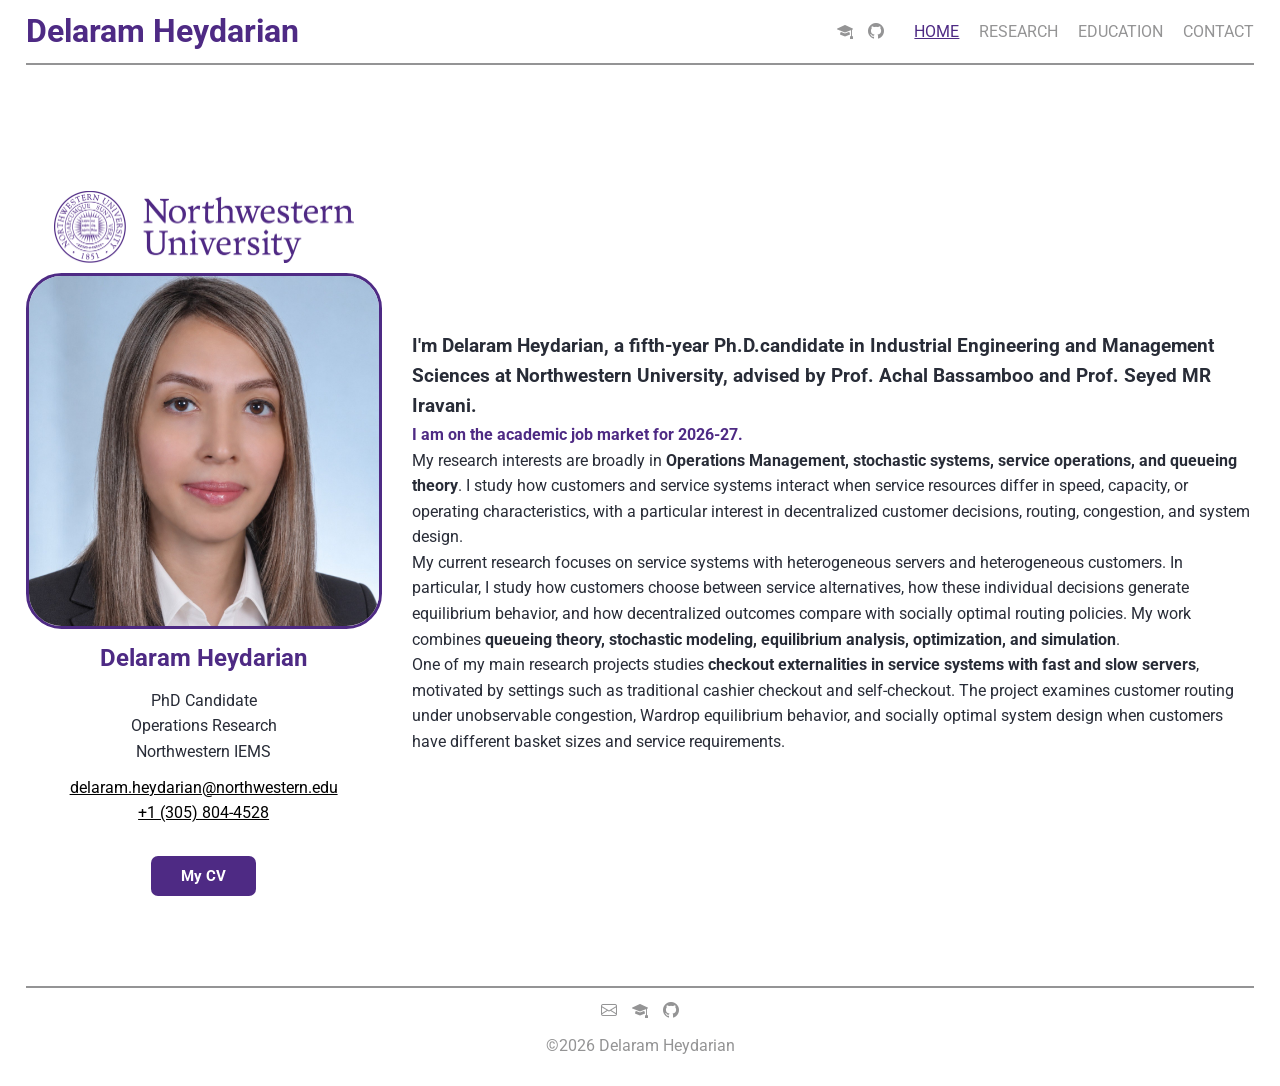
==== index.html @ 010afaf1 "change the prof.Achal to prof. Achal." ====
<!DOCTYPE html>
<html lang="en">

<head>
    <meta charset="UTF-8" />
    <meta name="viewport" content="width=device-width, initial-scale=1.0" />
    <title>Delaram Heydarian- Ph.D. candidate</title>
    <link rel="stylesheet" href="https://cdn.jsdelivr.net/npm/bootstrap-icons@1.11.3/font/bootstrap-icons.css" />
    <link rel="stylesheet" href="./styles/styles.css" />
    <link rel="stylesheet" href="./styles/home.css" />
</head>

<body>
    <!-- HEADER-->
    <header>
        <a href="./index.html">
            <h1 class="logo">Delaram Heydarian</h1>
        </a>
        <!-- NAVBAR -->
        <nav>
            <!-- LINKS LIST -->
            <ul class="nav_links">
                <li>
                    <a href="https://scholar.google.com/citations?user=qwn96hAAAAAJ&hl=en" class="nav_link"
                        target="_blank"><i class="bi bi-mortarboard-fill"></i></a>
                </li>
                <li>
                    <a href="https://github.com/DelaramHeydarian" class="nav_link" target="_blank"><i
                            class="bi bi-github"></i></a>
                </li>
            </ul>
            <input type="checkbox" id="menu_toggle" />
            <label for="menu_toggle" class="menu_icon">&#9776;</label>
            <!-- PAGES LIST -->
            <ul class="nav_pages">
                <li>
                    <a href="./index.html" class="nav_page active">HOME</a>
                </li>
                <li>
                    <a href="./research.html" class="nav_page">RESEARCH</a>
                </li>
                <li><a href="./about.html" class="nav_link">EDUCATION</a></li>
                <li><a href="./contact.html" class="nav_page">CONTACT</a></li>
            </ul>
        </nav>
        <!-- NAVBAR END -->
    </header>
    <!-- HEADER END -->
    <!-- MAIN -->
    <main>
        <section class="intro">
            <div class="intro_profile_sec">
                <img class="uni_logo" src="./assets/northwestern-logo.png" alt="university logo">
                <img class="profile_img" src="./assets/profile_img.jpg" alt="Profile Picture" />
                <h2 style="color: #4E2A84;">Delaram Heydarian</h2>
                <p style="text-align: center;">PhD Candidate</br>
                    Operations Research</br>
                    Northwestern IEMS</p>
                <div class="contact_info_item" style="text-align: center;">
                    <a href="mailto:delaram.heydarian@northwestern.edu"
                        target="_blank">delaram.heydarian@northwestern.edu</a>
                </br>
                    <a href="tel:+13058044528">+1 (305) 804-4528</a>
                </div>
                <div class="btn_section">
                    <a href="./assets/Delaram_Heydarian_CV.pdf" target="_blank" rel="noopener noreferrer"><button
                            class="btn_shape btn_primary"><b>My CV</b></button></a>
                </div>
            </div>
            <div class="intro_text">
                <h3 class="my_heading">I'm <b>Delaram Heydarian</b>, a fifth-year Ph.D.candidate in <b>Industrial
                        Engineering and Management Sciences</b> at <b>Northwestern University</b>, advised by
                    <b>Prof. Achal Bassamboo</b> and
                    <b>Prof. Seyed MR Iravani</b>.
                </h3>
                <h4 id="my_job_title"><b>I am on the academic job market for 2026-27.</b></h4>
                <p>
                    My research interests are broadly in <b>Operations Management, stochastic systems, service
                        operations, and queueing theory</b>. I study how customers and service systems interact when
                    service
                    resources differ in speed, capacity, or operating characteristics, with a particular interest in
                    decentralized customer decisions, routing, congestion, and system design.
                </p>
                <p>
                    My current research focuses on service systems with heterogeneous servers and heterogeneous
                    customers. In particular, I study how customers choose between service alternatives, how these
                    individual decisions generate equilibrium behavior, and how decentralized outcomes compare with
                    socially optimal routing policies. My work combines <b>queueing theory, stochastic modeling,
                        equilibrium analysis, optimization, and simulation</b>.
                </p>
                <p>
                    One of my main research projects studies <b>checkout externalities in service systems with fast and
                        slow servers</b>, motivated by settings such as traditional cashier checkout and self-checkout.
                    The
                    project examines customer routing under unobservable congestion, Wardrop equilibrium behavior,
                    and socially optimal system design when customers have different basket sizes and service
                    requirements.
                </p>
            </div>
        </section>
    </main>
    <!-- MAIN END-->
    <footer>
        <ul class="footer_links">
            <li>
                <a href="./contact.html" class="footer_link"><i class="bi bi-envelope"></i></a>
            </li>
            <li>
                <a href="https://scholar.google.com/citations?user=qwn96hAAAAAJ&hl=en" class="footer_link"
                    target="_blank"><i class="bi bi-mortarboard-fill"></i></a>
            </li>
            <li>
                <a href="https://github.com/DelaramHeydarian" class="footer_link" target="_blank"><i
                        class="bi bi-github"></i></a>
            </li>
        </ul>
        <section class="footer_text">
            <p>&copy;2026 Delaram Heydarian</p>
        </section>
    </footer>
</body>

</html>
---- styles/styles.css ----
@import url("https://fonts.googleapis.com/css2?family=Open+Sans:ital,wght@0,300..800;1,300..800&family=Roboto:ital,wght@0,100..900;1,100..900&display=swap");

:root {
  --background: #fff;
  --primary-color: #4E2A84;
  --text-color: #282c37;
  --border-color: #4E2A84;
  --accent-color: #8c46f5;
  --deactivate-color: #949495;
  --activate-color: var(--primary-color);
  --card-background: var(--border-color);
  --card-hover-background: #8c46f5;
}

* {
  margin: 0;
  padding: 0;
  font-family: "Roboto", sans-serif;
  font-optical-sizing: auto;
  font-variation-settings: "wdth" 100;
  line-height: 1.6;
}
body {
  padding: 0 2vw;
  background-color: var(--background);
}
header{
  background-color: var(--background);
  z-index: 9999999;
}
main {
  padding: 7vh 0;
}

/* TEXT STYLING */
a {
  text-decoration: none;
}
#title_text {
  padding: 20px 10px;
  color: var(--text-color);
  border-bottom: 3px solid var(--border-color);
}

.line{
  width: 100%;
  border-bottom: 3px solid var(--border-color);
  margin: 30px 2px;
}

.active {
  color: var(--activate-color) !important;
  text-decoration: underline !important;
}
#bold_text {
  font-weight: bolder;
}
.primary_color {
  color: var(--primary-color);
}
/* TEXT STYLING END */

/* Items Style */
.contact_info_item a {
  color: #000;
  cursor: pointer;
  text-decoration: underline;
}

.contact_info_item a:hover {
  color: var(--accent-color);
}
/* Items Style END */

/* BUTTON STYLING */
.btn_shape {
  height: 40px;
  padding: 0 30px;
  border-radius: 7px;
  font-size: 15px;
  border: none;
  margin-top: 20px;
}

.btn_primary {
  background-color: var(--primary-color);
  color: var(--background);
}
.btn_primary:hover {
  background-color: var(--accent-color);
  color: var(--text-color);
  cursor: pointer;
  font-weight: 700;
}
.btn_section {
  display: flex;
  gap: 20px;
}
/* BUTTON STYLING END */

/* FOOTER STYLING */
footer {
  width: 100%;
  display: flex;
  flex-direction: column;
  flex-wrap: wrap;
  align-items: center;
  margin: 3vh 0;
  border-top: 2px solid var(--deactivate-color);
}
.footer_text {
  color: var(--deactivate-color);
  height: 100%;
}
.footer_links {
  display: flex;
  gap: 15px;
  list-style: none;
  padding: 10px;
}
.footer_link {
  text-decoration: none;
  color: var(--deactivate-color);
}
.footer_link:hover {
  color: var(--accent-color);
}
/* FOOTER STYLING END */

/* NAVBAR STYLING */
header {
  height: 7vh;
  display: flex;
  align-items: center;
  justify-content: space-between;
  border-bottom: 2px var(--deactivate-color) solid;
  position: sticky;
  top: 0;
}

nav {
  display: flex;
  align-items: center;
  justify-content: flex-end;
  height: 100%;
  gap: 10px;
}

.nav_links {
  display: flex;
  gap: 15px;
  list-style: none;
  margin: auto 0px;
  padding-right: 20px;
}
.nav_link {
  text-decoration: none;
  color: var(--deactivate-color);
}
.nav_link:hover {
  color: var(--accent-color);
  font-weight: 700;
}

.nav_pages {
  display: flex;
  justify-self: flex-end;
  align-self: flex-end;
  gap: 20px;
  list-style: none;
  margin: auto 0px;
}
.nav_page {
  text-decoration: none;
  color: var(--deactivate-color);
}
.nav_page:hover {
  color: var(--accent-color);
  font-weight: 700;
}

.logo {
  color: var(--primary-color);
}

#menu_toggle {
  display: none;
}
.menu_icon {
  font-size: 30px;
  color: var(--deactivate-color);
  display: none;
}

@media (max-width: 780px) {
  .nav_links {
    display: none;
  }
  .menu_icon {
    display: block;
  }
  .nav_pages {
    position: absolute;
    top: 7vh;
    left: 0;
    right: 0;
    width: 100%;
    flex-direction: column;
    align-items: center;
    display: none;
    background-color: var(--background);
    border-radius: 0px 0px 10px 10px;
    border: 2px solid var(--deactivate-color);
  }
  .nav_pages li {
    margin: 15px 0;
  }
  .nav_page {
    color: var(--deactivate-color);
  }
  /* when checkbox is checked, show menu */
  #menu_toggle:checked + .menu_icon + .nav_pages {
    display: flex;
  }
}
/* NAVBAR STYLING END*/
---- styles/home.css ----
.intro {
  display: flex;
  align-items: center;
  justify-content: space-around;
  width: 100%;
  height: 100%;
  gap: 30px;
  margin-top: 7vh;
}

.intro_text {
  color: var(--text-color);
  height: 100%;
  display: flex;
  flex-direction: column;
  justify-content: space-around;
  flex-wrap: wrap;
}

.intro_profile_sec {
  color: var(--text-color);
  height: 100%;
  display: flex;
  flex-direction: column;
  align-items: center;
  gap: 10px;
  flex-wrap: wrap;
}

.profile_img {
  width: 350px;
  min-width: 350px;
  height: 350px;
  object-fit: cover;
  object-position: top;
  border-radius: 10%;
  border: 3px solid var(--border-color);
}

.uni_logo {
  width: 300px;
  object-fit: cover;
  object-position: top;
}

#my_job_title {
  color: var(--primary-color);
}

@media (max-width: 780px) {
  .intro {
    align-items: start;
    justify-content: space-between;
    flex-direction: column;
    align-items: center;
  }

  .intro_profile_sec {
    width: 100%;
    display: flex;
    flex-direction: column;
    gap: 10px;
    flex-wrap: wrap;
    align-items: center;
  }

  .profile_img {
    min-width: 150px;
    width: 150px;
    height: 150px;
  }

  .uni_logo {
    width: 150px;
  }

}

@media (max-width: 1200px)and (min-width:780px) {
  .profile_img {
    width: 250px;
    min-width: 250px;
    height: 250px;
  }

  .uni_logo {
    width: 250px;
  }
}
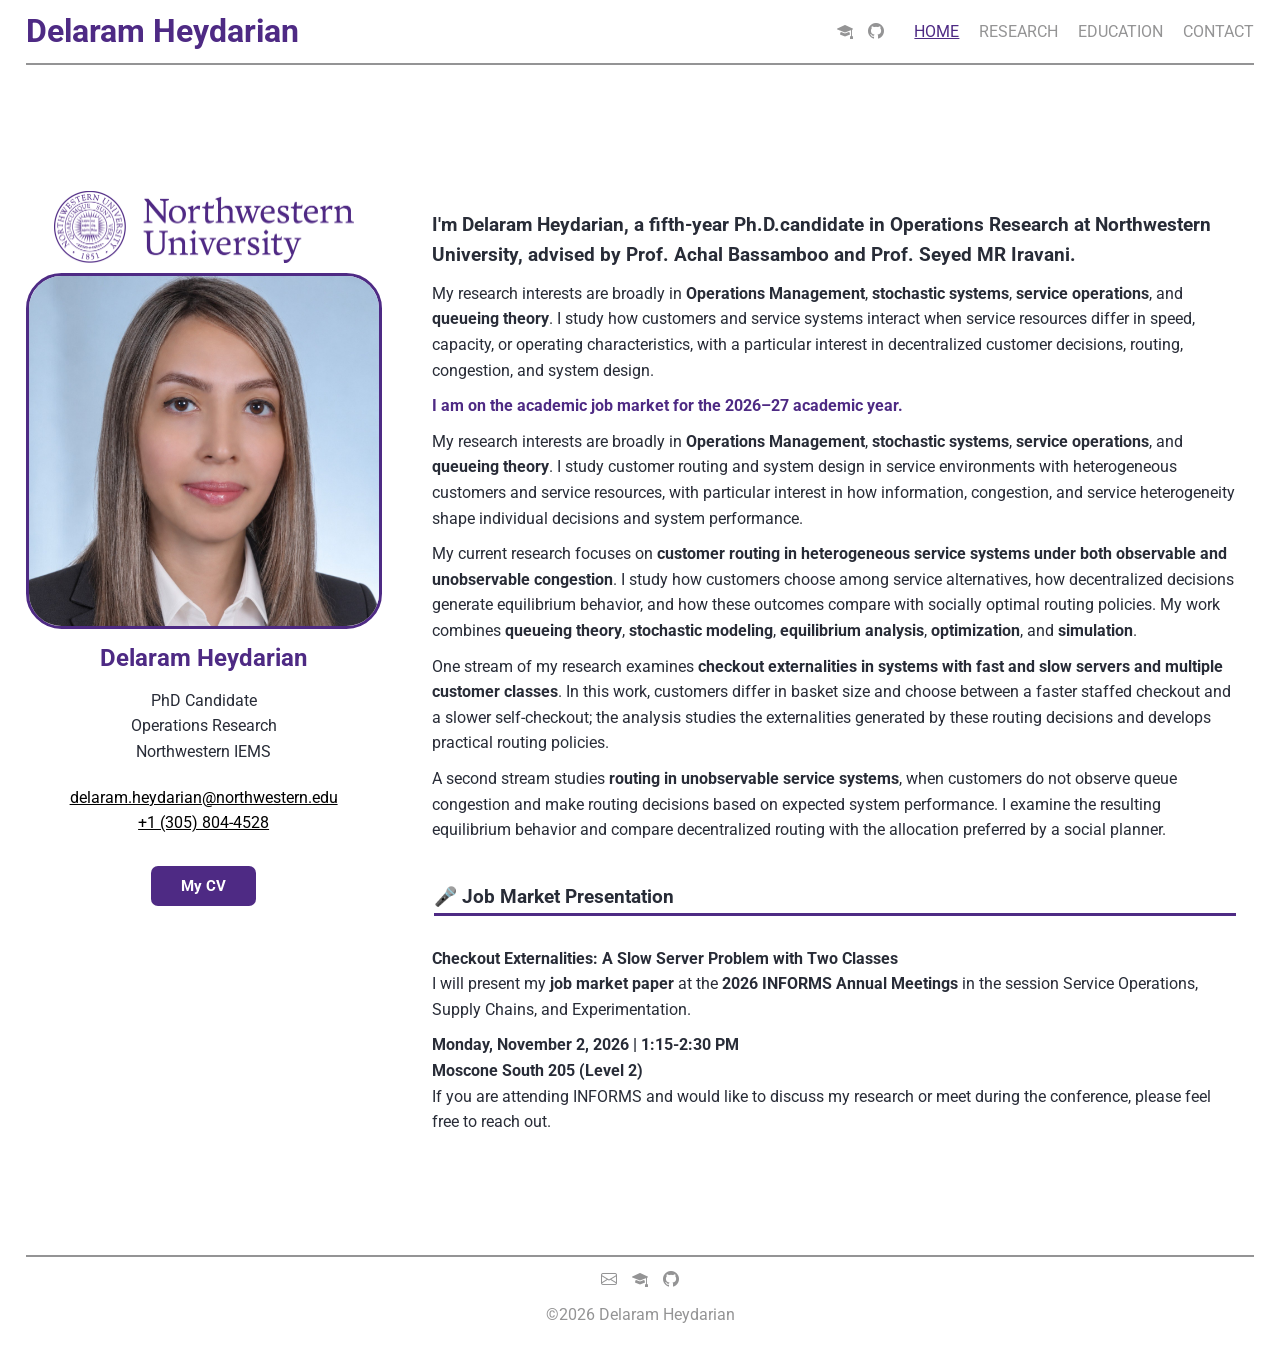
==== commit fafee573: "change the ho,epage according to new info." ====
--- a/index.html
+++ b/index.html
@@ -59,7 +59,7 @@
                 <div class="contact_info_item" style="text-align: center;">
                     <a href="mailto:delaram.heydarian@northwestern.edu"
                         target="_blank">delaram.heydarian@northwestern.edu</a>
-                </br>
+                    </br>
                     <a href="tel:+13058044528">+1 (305) 804-4528</a>
                 </div>
                 <div class="btn_section">
@@ -68,33 +68,58 @@
                 </div>
             </div>
             <div class="intro_text">
-                <h3 class="my_heading">I'm <b>Delaram Heydarian</b>, a fifth-year Ph.D.candidate in <b>Industrial
-                        Engineering and Management Sciences</b> at <b>Northwestern University</b>, advised by
-                    <b>Prof. Achal Bassamboo</b> and
+                <h3 class="my_heading">I'm <b>Delaram Heydarian</b>, a fifth-year Ph.D.candidate in <b>Operations
+                        Research</b> at <b>Northwestern University</b>, advised by <b>Prof. Achal Bassamboo</b> and
                     <b>Prof. Seyed MR Iravani</b>.
                 </h3>
-                <h4 id="my_job_title"><b>I am on the academic job market for 2026-27.</b></h4>
                 <p>
-                    My research interests are broadly in <b>Operations Management, stochastic systems, service
-                        operations, and queueing theory</b>. I study how customers and service systems interact when
-                    service
+                    My research interests are broadly in <b>Operations Management</b>, <b>stochastic systems</b>,
+                    <b>service operations</b>, and <b>queueing theory</b>. I study how customers and service systems
+                    interact when service
                     resources differ in speed, capacity, or operating characteristics, with a particular interest in
                     decentralized customer decisions, routing, congestion, and system design.
                 </p>
+                <h4 id="my_job_title"><b>I am on the academic job market for the 2026–27 academic year.</b></h4>
                 <p>
-                    My current research focuses on service systems with heterogeneous servers and heterogeneous
-                    customers. In particular, I study how customers choose between service alternatives, how these
-                    individual decisions generate equilibrium behavior, and how decentralized outcomes compare with
-                    socially optimal routing policies. My work combines <b>queueing theory, stochastic modeling,
-                        equilibrium analysis, optimization, and simulation</b>.
+                    My research interests are broadly in <b>Operations Management</b>, <b>stochastic systems</b>,
+                    <b>service operations</b>, and <b>queueing theory</b>. I study customer routing and system design in
+                    service environments with heterogeneous customers and service resources, with particular interest in
+                    how information,
+                    congestion, and service heterogeneity shape individual decisions and system performance.
                 </p>
                 <p>
-                    One of my main research projects studies <b>checkout externalities in service systems with fast and
-                        slow servers</b>, motivated by settings such as traditional cashier checkout and self-checkout.
-                    The
-                    project examines customer routing under unobservable congestion, Wardrop equilibrium behavior,
-                    and socially optimal system design when customers have different basket sizes and service
-                    requirements.
+                    My current research focuses on <b>customer routing in heterogeneous service systems under both
+                        observable and unobservable congestion</b>. I study how customers choose among service
+                    alternatives, how
+                    decentralized decisions generate equilibrium behavior, and how these outcomes compare with socially
+                    optimal routing policies. My work combines <b>queueing theory</b>, <b>stochastic modeling</b>,
+                    <b>equilibrium analysis</b>, <b>optimization</b>, and <b>simulation</b>.
+                </p>
+                <p>
+                    One stream of my research examines <b>checkout externalities in systems with fast and slow servers
+                        and
+                        multiple customer classes</b>. In this work, customers differ in basket size and choose between
+                    a faster
+                    staffed checkout and a slower self-checkout; the analysis studies the externalities generated by
+                    these routing decisions and develops practical routing policies.
+                </p>
+                <p>
+                    A second stream studies <b>routing in unobservable service systems</b>, when customers do not
+                    observe queue
+                    congestion and make routing decisions based on expected system performance. I examine the resulting
+                    equilibrium behavior and compare decentralized routing with the allocation preferred by a social
+                    planner.
+                </p>
+                <h3 class="line">🎤 Job Market Presentation</h3>
+                <p><b>Checkout Externalities: A Slow Server Problem with Two Classes</b></br>
+                    I will present my <b>job market paper</b> at the <b>2026 INFORMS Annual Meetings</b> in the session
+                    Service Operations, Supply Chains, and Experimentation.</p>
+                <p>
+                    <b>Monday, November 2, 2026 | 1:15-2:30 PM</b>
+                    </br><b>Moscone South 205 (Level 2)</b>
+                    </br>
+                    If you are attending INFORMS and would like to discuss my research or meet during the conference,
+                    please feel free to reach out.
                 </p>
             </div>
         </section>
--- a/styles/styles.css
+++ b/styles/styles.css
@@ -36,6 +36,10 @@
 a {
   text-decoration: none;
 }
+h3,h4,p{
+  margin-bottom: 10px;
+}
+
 #title_text {
   padding: 20px 10px;
   color: var(--text-color);
--- a/styles/home.css
+++ b/styles/home.css
@@ -1,6 +1,6 @@
 .intro {
   display: flex;
-  align-items: center;
+  align-items: start;
   justify-content: space-around;
   width: 100%;
   height: 100%;
@@ -15,6 +15,7 @@
   flex-direction: column;
   justify-content: space-around;
   flex-wrap: wrap;
+  margin:20px;
 }
 
 .intro_profile_sec {
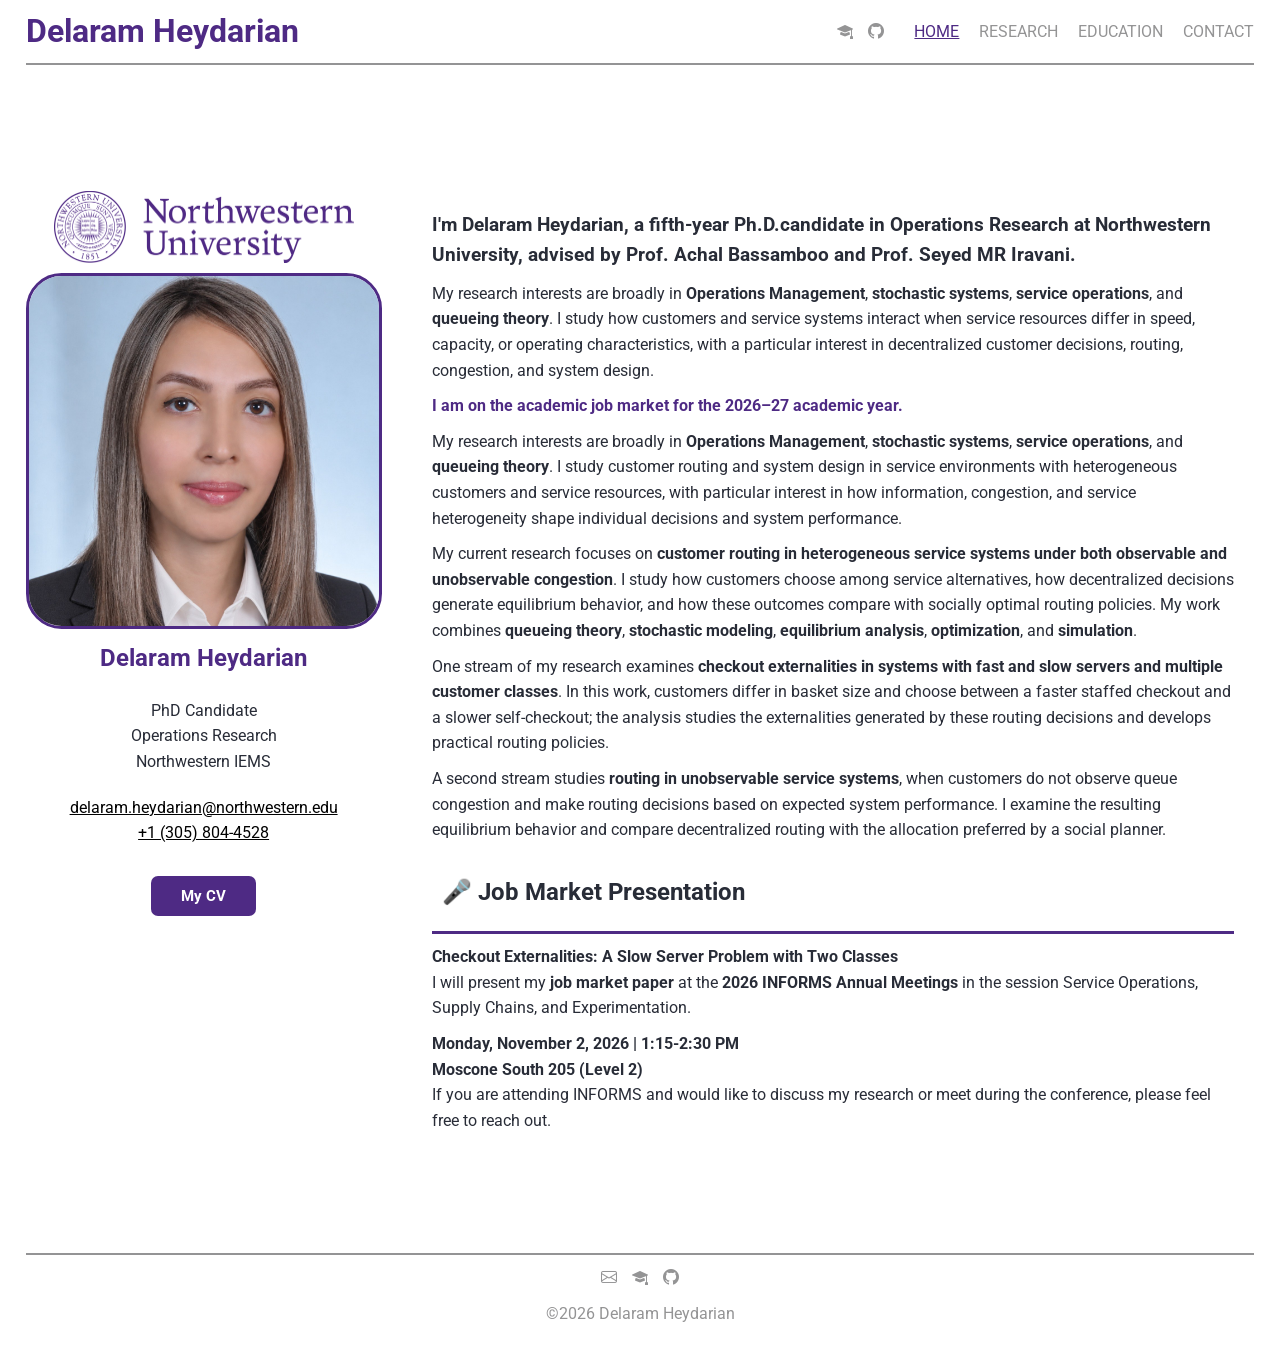
==== commit a3f4401f: "make the job market title in homepage." ====
--- a/index.html
+++ b/index.html
@@ -110,7 +110,7 @@
                     equilibrium behavior and compare decentralized routing with the allocation preferred by a social
                     planner.
                 </p>
-                <h3 class="line">🎤 Job Market Presentation</h3>
+                <h2 id="title_text">🎤 Job Market Presentation</h2>
                 <p><b>Checkout Externalities: A Slow Server Problem with Two Classes</b></br>
                     I will present my <b>job market paper</b> at the <b>2026 INFORMS Annual Meetings</b> in the session
                     Service Operations, Supply Chains, and Experimentation.</p>
--- a/styles/styles.css
+++ b/styles/styles.css
@@ -36,7 +36,7 @@
 a {
   text-decoration: none;
 }
-h3,h4,p{
+h2,h3,h4,p{
   margin-bottom: 10px;
 }
 
@@ -48,7 +48,7 @@
 
 .line{
   width: 100%;
-  border-bottom: 3px solid var(--border-color);
+  border-bottom: 3px solid var(--deactivate-color);
   margin: 30px 2px;
 }
 
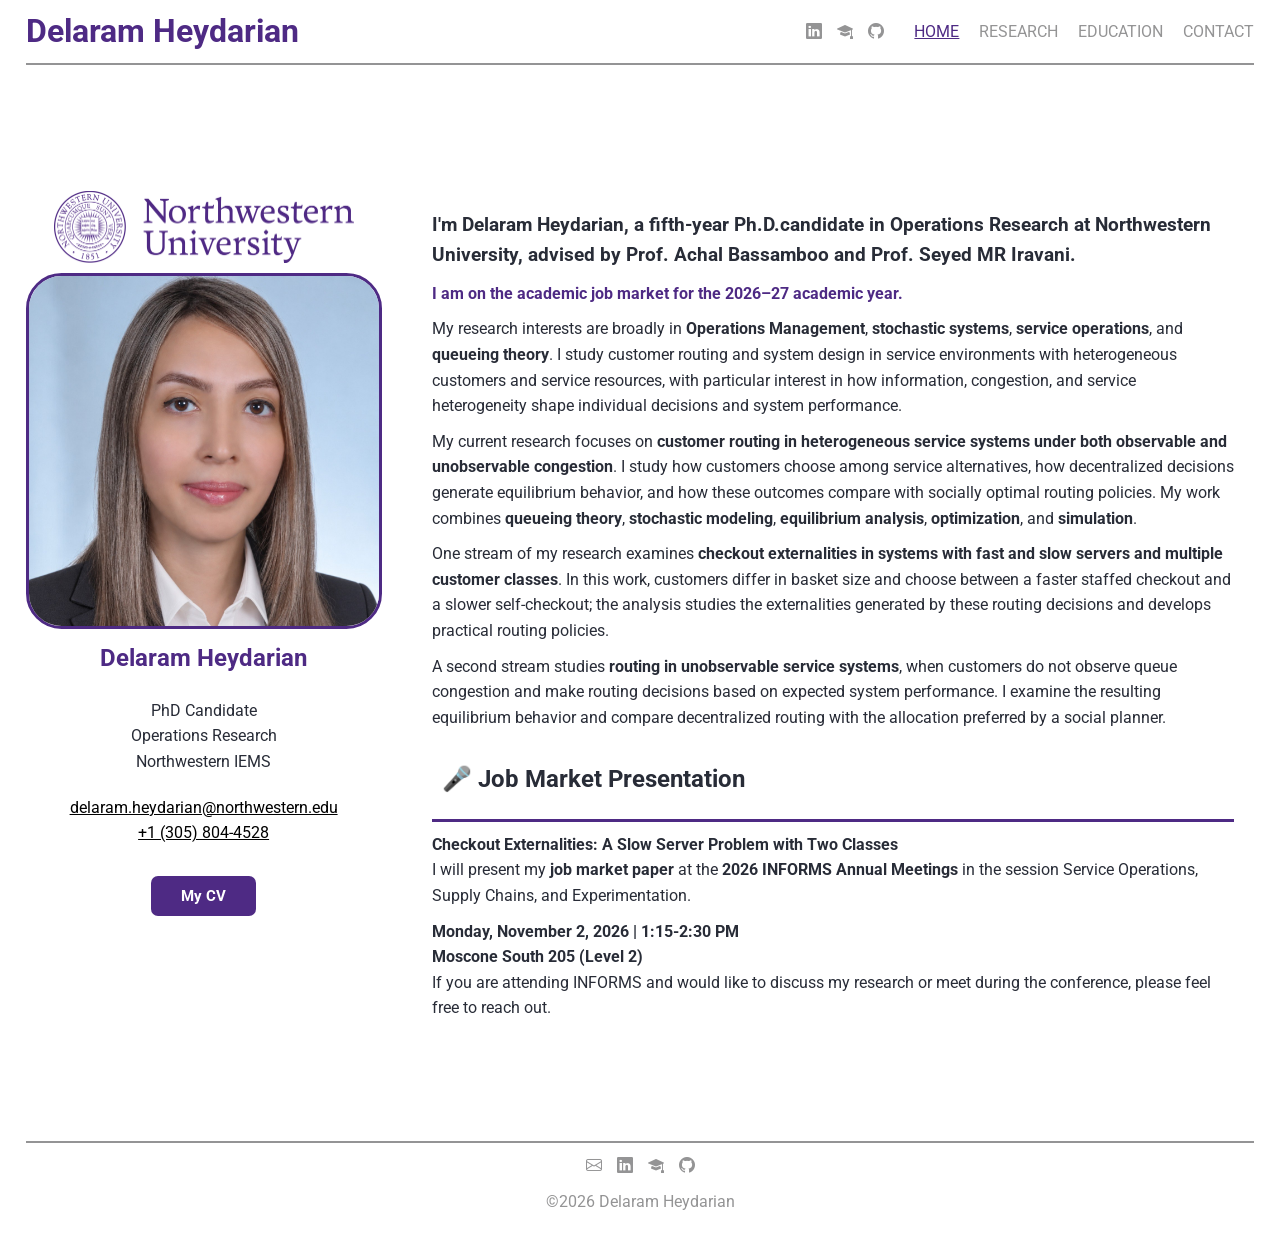
==== commit 0c345543: "Delete extra information in intro section." ====
--- a/index.html
+++ b/index.html
@@ -20,6 +20,10 @@
         <nav>
             <!-- LINKS LIST -->
             <ul class="nav_links">
+                <li>
+                    <a href="https://www.linkedin.com/in/delaram-heydarian-133184439/" class="nav_link"
+                        target="_blank"><i class="bi bi-linkedin"></i></a>
+                </li>
                 <li>
                     <a href="https://scholar.google.com/citations?user=qwn96hAAAAAJ&hl=en" class="nav_link"
                         target="_blank"><i class="bi bi-mortarboard-fill"></i></a>
@@ -72,13 +76,6 @@
                         Research</b> at <b>Northwestern University</b>, advised by <b>Prof. Achal Bassamboo</b> and
                     <b>Prof. Seyed MR Iravani</b>.
                 </h3>
-                <p>
-                    My research interests are broadly in <b>Operations Management</b>, <b>stochastic systems</b>,
-                    <b>service operations</b>, and <b>queueing theory</b>. I study how customers and service systems
-                    interact when service
-                    resources differ in speed, capacity, or operating characteristics, with a particular interest in
-                    decentralized customer decisions, routing, congestion, and system design.
-                </p>
                 <h4 id="my_job_title"><b>I am on the academic job market for the 2026–27 academic year.</b></h4>
                 <p>
                     My research interests are broadly in <b>Operations Management</b>, <b>stochastic systems</b>,
@@ -131,6 +128,10 @@
                 <a href="./contact.html" class="footer_link"><i class="bi bi-envelope"></i></a>
             </li>
             <li>
+                <a href="https://www.linkedin.com/in/delaram-heydarian-133184439/" class="nav_link" target="_blank">
+                    <i class="bi bi-linkedin"></i></a>
+            </li>
+            <li>
                 <a href="https://scholar.google.com/citations?user=qwn96hAAAAAJ&hl=en" class="footer_link"
                     target="_blank"><i class="bi bi-mortarboard-fill"></i></a>
             </li>
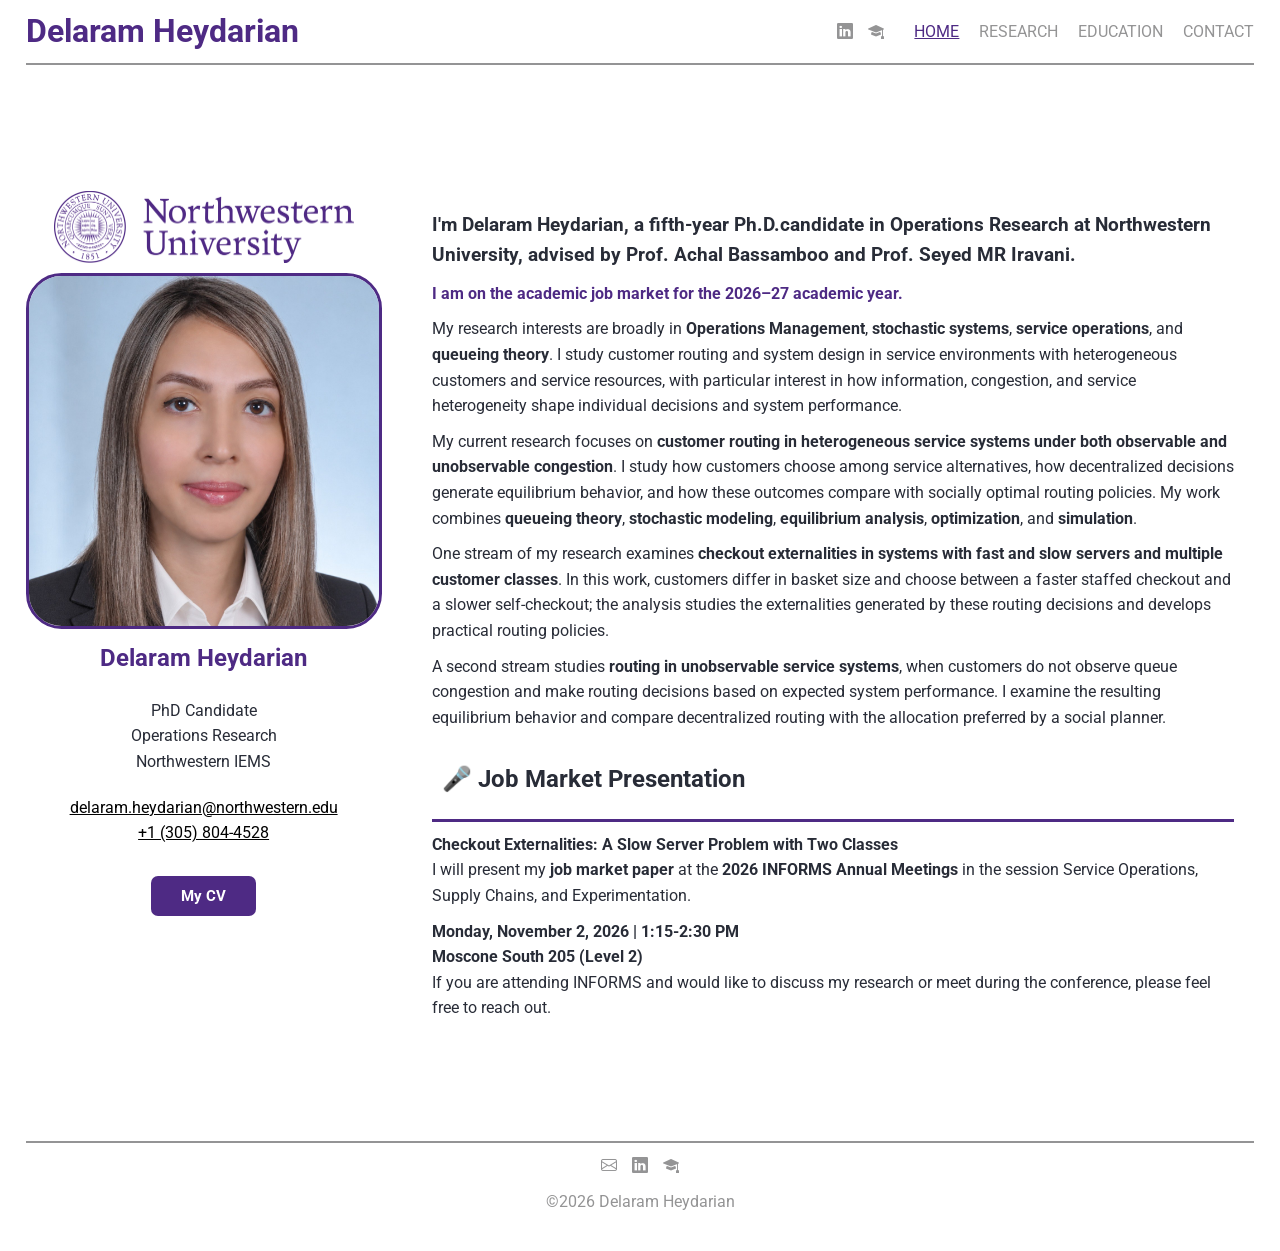
==== commit ad754d5b: "Delete github link." ====
--- a/index.html
+++ b/index.html
@@ -27,10 +27,6 @@
                 <li>
                     <a href="https://scholar.google.com/citations?user=qwn96hAAAAAJ&hl=en" class="nav_link"
                         target="_blank"><i class="bi bi-mortarboard-fill"></i></a>
-                </li>
-                <li>
-                    <a href="https://github.com/DelaramHeydarian" class="nav_link" target="_blank"><i
-                            class="bi bi-github"></i></a>
                 </li>
             </ul>
             <input type="checkbox" id="menu_toggle" />
@@ -128,16 +124,12 @@
                 <a href="./contact.html" class="footer_link"><i class="bi bi-envelope"></i></a>
             </li>
             <li>
-                <a href="https://www.linkedin.com/in/delaram-heydarian-133184439/" class="nav_link" target="_blank">
+                <a href="https://www.linkedin.com/in/delaram-heydarian-133184439/" class="footer_link" target="_blank">
                     <i class="bi bi-linkedin"></i></a>
             </li>
             <li>
                 <a href="https://scholar.google.com/citations?user=qwn96hAAAAAJ&hl=en" class="footer_link"
                     target="_blank"><i class="bi bi-mortarboard-fill"></i></a>
-            </li>
-            <li>
-                <a href="https://github.com/DelaramHeydarian" class="footer_link" target="_blank"><i
-                        class="bi bi-github"></i></a>
             </li>
         </ul>
         <section class="footer_text">
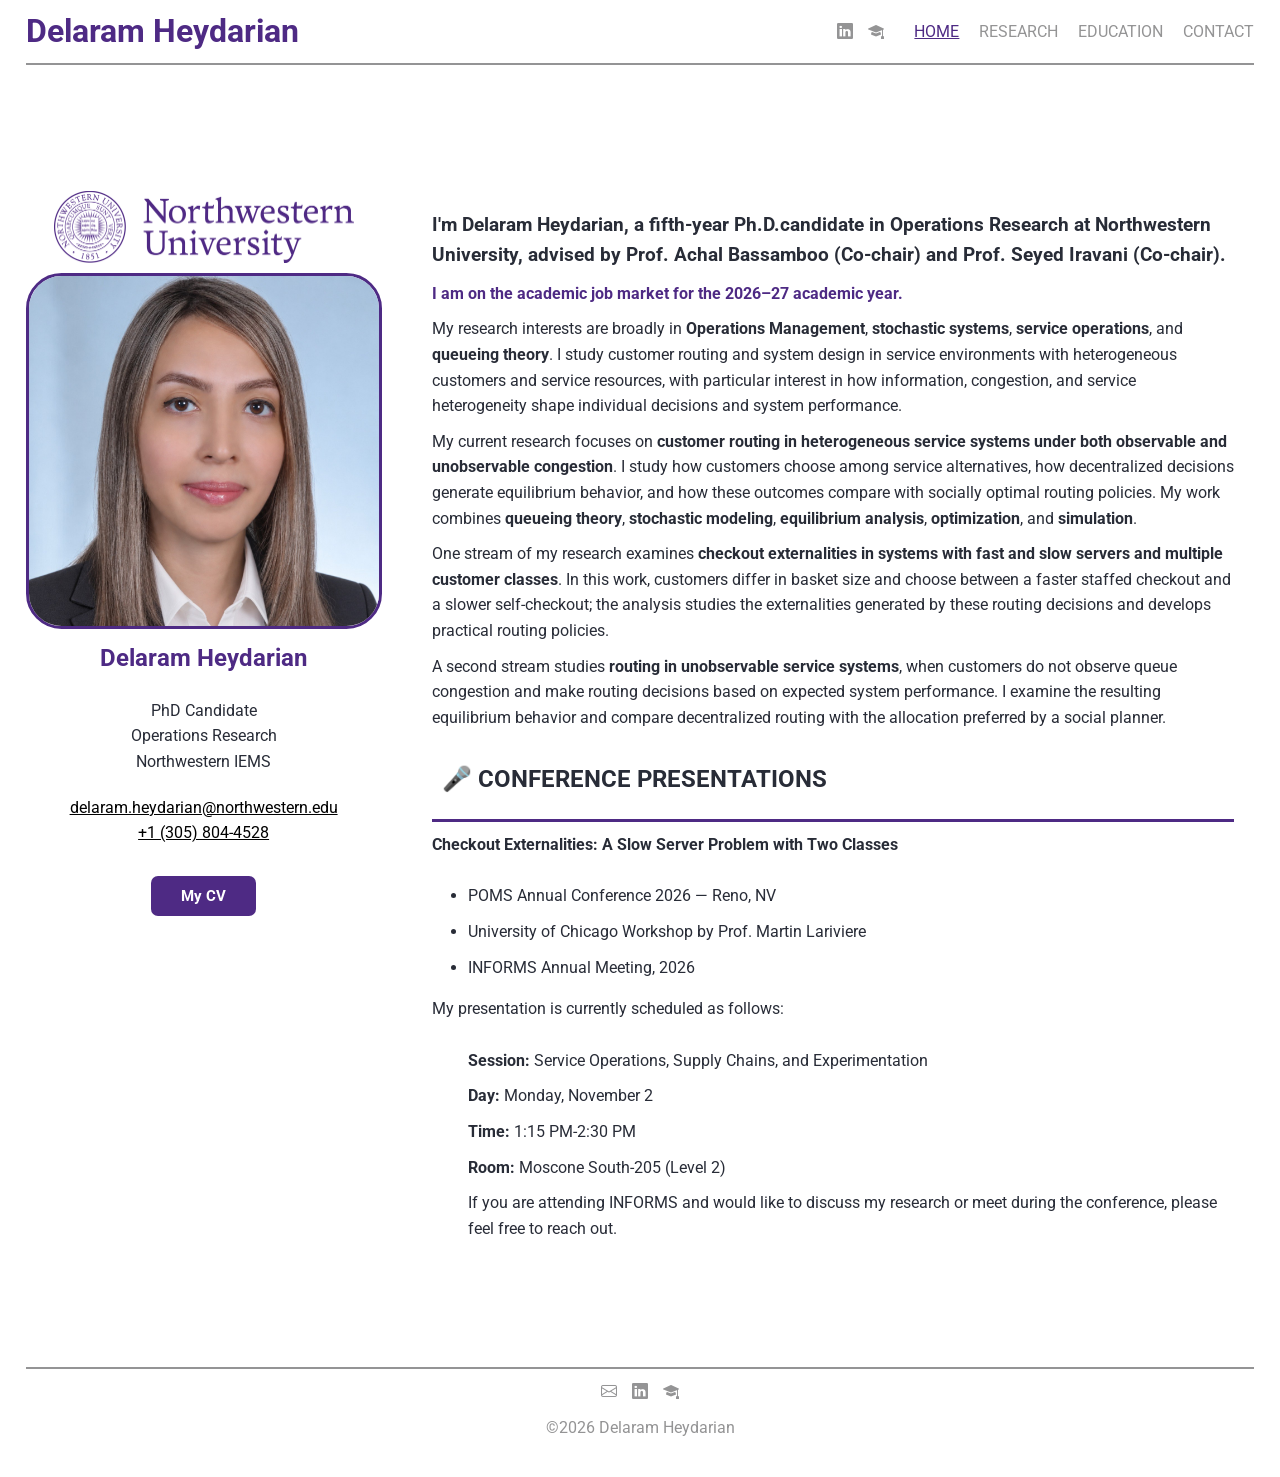
==== commit dac91abb: "update home page according to CV.And also change the conference info in homePage." ====
--- a/index.html
+++ b/index.html
@@ -4,10 +4,26 @@
 <head>
     <meta charset="UTF-8" />
     <meta name="viewport" content="width=device-width, initial-scale=1.0" />
-    <title>Delaram Heydarian- Ph.D. candidate</title>
+    <title>Delaram Heydarian | Operations Research | Northwestern University</title>
     <link rel="stylesheet" href="https://cdn.jsdelivr.net/npm/bootstrap-icons@1.11.3/font/bootstrap-icons.css" />
     <link rel="stylesheet" href="./styles/styles.css" />
     <link rel="stylesheet" href="./styles/home.css" />
+    <meta name="author" content="Delaram Heydarian" />
+    <meta name="description"
+        content="Official website of Delaram Heydarian, a Ph.D. candidate in Operations Research at Northwestern University." />
+    <script type="application/ld+json">
+        {
+            "@context": "https://schema.org",
+            "@type": "Person",
+            "name": "Delaram Heydarian",
+            "jobTitle": "Ph.D. Candidate",
+            "description": "Ph.D. candidate in Operations Research at Northwestern University.",
+            "sameAs": [
+                "https://www.linkedin.com/in/delaram-heydarian-133184439/",
+                "https://scholar.google.com/citations?user=qwn96hAAAAAJ&hl=en"
+            ]
+        }
+    </script>
 </head>
 
 <body>
@@ -69,8 +85,9 @@
             </div>
             <div class="intro_text">
                 <h3 class="my_heading">I'm <b>Delaram Heydarian</b>, a fifth-year Ph.D.candidate in <b>Operations
-                        Research</b> at <b>Northwestern University</b>, advised by <b>Prof. Achal Bassamboo</b> and
-                    <b>Prof. Seyed MR Iravani</b>.
+                        Research</b> at <b>Northwestern University</b>, advised by <b>Prof. Achal Bassamboo
+                        (Co-chair)</b> and
+                    <b>Prof. Seyed Iravani (Co-chair)</b>.
                 </h3>
                 <h4 id="my_job_title"><b>I am on the academic job market for the 2026–27 academic year.</b></h4>
                 <p>
@@ -103,18 +120,23 @@
                     equilibrium behavior and compare decentralized routing with the allocation preferred by a social
                     planner.
                 </p>
-                <h2 id="title_text">🎤 Job Market Presentation</h2>
-                <p><b>Checkout Externalities: A Slow Server Problem with Two Classes</b></br>
-                    I will present my <b>job market paper</b> at the <b>2026 INFORMS Annual Meetings</b> in the session
-                    Service Operations, Supply Chains, and Experimentation.</p>
-                <p>
-                    <b>Monday, November 2, 2026 | 1:15-2:30 PM</b>
-                    </br><b>Moscone South 205 (Level 2)</b>
-                    </br>
+                <h2 id="title_text">🎤 CONFERENCE PRESENTATIONS</h2>
+                <p><b>Checkout Externalities: A Slow Server Problem with Two Classes</b></p>
+                <ul class="li_content">
+                    <li>POMS Annual Conference 2026 — Reno, NV</li>
+                    <li>University of Chicago Workshop by Prof. Martin Lariviere</li>
+                    <li>INFORMS Annual Meeting, 2026</li>
+                </ul>
+                <p>My presentation is currently scheduled as follows:</p>
+                <div class="li_content">
+                    <span><b>Session:</b> Service Operations, Supply Chains, and Experimentation</span>
+                    <span><b>Day:</b> Monday, November 2</span>
+                    <span><b>Time:</b> 1:15 PM-2:30 PM</span>
+                    <span><b>Room:</b> Moscone South-205 (Level 2)</span>
                     If you are attending INFORMS and would like to discuss my research or meet during the conference,
                     please feel free to reach out.
-                </p>
-            </div>
+
+                </div>
         </section>
     </main>
     <!-- MAIN END-->
--- a/styles/home.css
+++ b/styles/home.css
@@ -44,6 +44,14 @@
   object-position: top;
 }
 
+.li_content {
+  padding: 1em;
+  display: flex;
+  flex-direction: column;
+  gap: 10px;
+  margin-left: 20px;
+}
+
 #my_job_title {
   color: var(--primary-color);
 }
